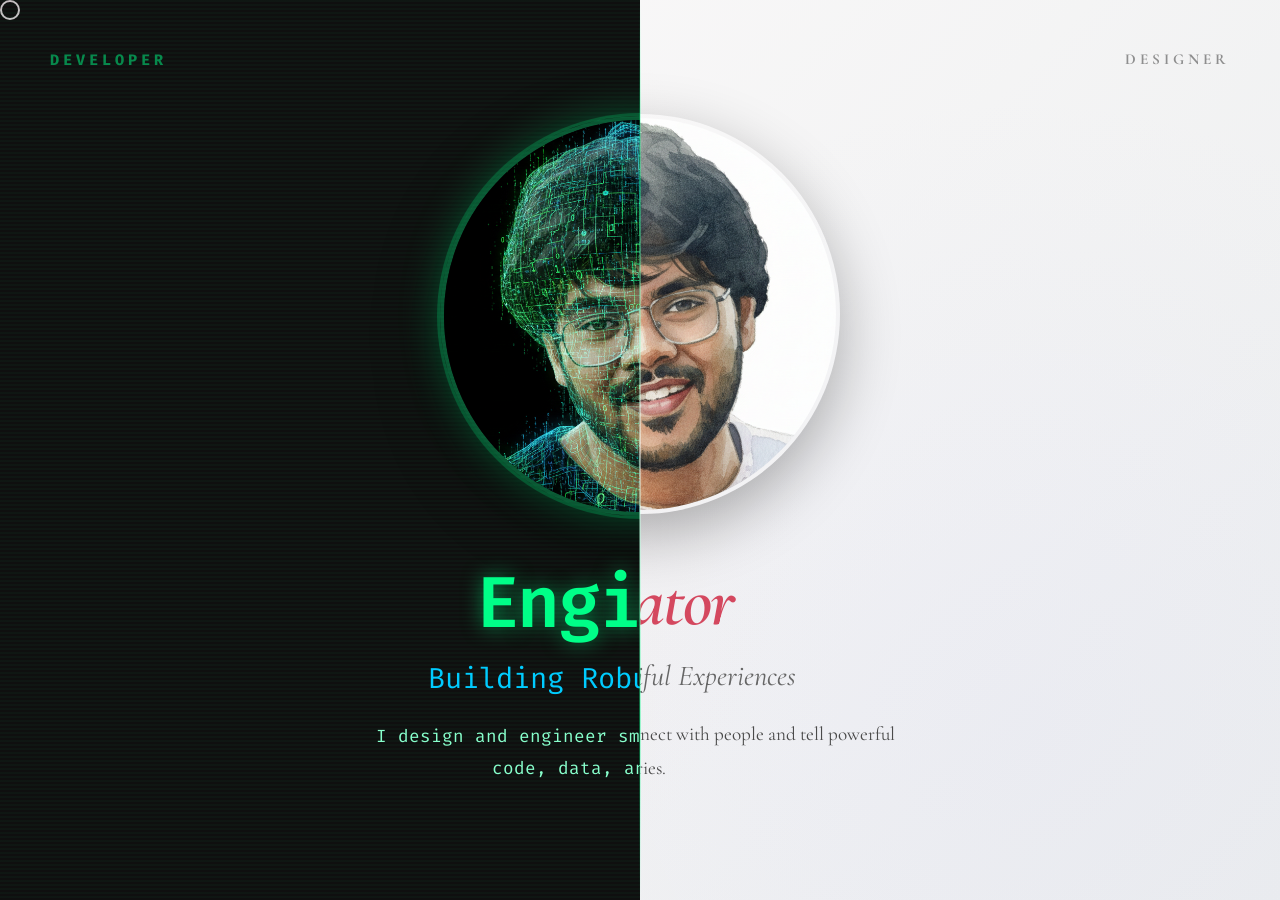
==== index.html @ aa04ecfb "commit" ====
<!DOCTYPE html>
<html lang="en">
<head>
    <meta charset="UTF-8">
    <meta name="viewport" content="width=device-width, initial-scale=1.0">
    <title>Vipin Yadav - Portfolio</title>
    <link href="https://fonts.googleapis.com/css2?family=Fira+Code:wght@400;700&family=Cormorant+Garamond:ital,wght@0,400;0,600;1,300&display=swap" rel="stylesheet">
    <link rel="stylesheet" href="css/style.css">
</head>
<body>

    <div class="custom-cursor" id="cursor"></div>

    <div class="split-container">

        <div class="designer-side" id="designerSide">
            <div class="side-label label-designer">Designer</div>
            
            <div class="profile-container">
                <img src="img/creative.png" alt="Creative Mode" class="profile-image">
            </div>

            <div class="content">
                <h1>Creator</h1>
                <h2>Crafting Beautiful Experiences</h2>
                <p>I create visual experiences that connect with people and tell powerful stories.</p>
            </div>

            <!-- <div class="skills">
                <div class="skill-pill">UI/UX Design</div>
                <div class="skill-pill">Figma</div>
                <div class="skill-pill">Design Systems</div>
                <div class="skill-pill">Illustration</div>
                <div class="skill-pill">Branding</div>
            </div> -->
        </div>


        <div class="developer-side">
            <div class="side-label label-developer">Developer</div>
            
            <div class="profile-container">
                <img src="img/developer.png" alt="Developer Mode" class="profile-image">
            </div>

            <div class="content">
                <h1>Engineer</h1>
                <h2>Building Robust Solutions</h2>
                <p>I design and engineer smart systems that combine code, data, and innovation.</p>
            </div>

            <!-- <div class="skills">
                <div class="skill-pill">React</div>
                <div class="skill-pill">Node.js</div>
                <div class="skill-pill">Python</div>
                <div class="skill-pill">PostgreSQL</div>
                <div class="skill-pill">AWS</div>
            </div> -->
        </div>

        <!-- Divider Line -->
        <div class="divider" id="divider"></div>

        <!-- Hint Text
        <div class="hint">Move your cursor left or right</div> -->
    </div>
    <script src="js/home.js"></script>
    
</body>
</html>
---- css/style.css ----
* {
    margin: 0;
    padding: 0;
    box-sizing: border-box;
}

body {
    font-family: 'Cormorant Garamond', serif;
    overflow: hidden;
    height: 100vh;
    cursor: none;
}

/* Custom Cursor */
.custom-cursor {
    width: 20px;
    height: 20px;
    border: 2px solid rgba(255, 255, 255, 0.8);
    border-radius: 50%;
    position: fixed;
    pointer-events: none;
    z-index: 10000;
    transition: transform 0.2s ease, border-color 0.3s ease;
    mix-blend-mode: difference;
}

.custom-cursor.active {
    transform: scale(1.5);
    border-color: #fff;
}

/* Main Container */
.split-container {
    position: relative;
    width: 100%;
    height: 100vh;
    overflow: hidden;
}

/* Designer Side (Right/Revealed when cursor moves right) */
.designer-side {
    position: absolute;
    top: 0;
    left: 0;
    width: 100%;
    height: 100%;
    background: linear-gradient(135deg, #fdfbfb 0%, #ebedee 100%);
    display: flex;
    flex-direction: column;
    align-items: center;
    justify-content: center;
    color: #2c2c2c;
    z-index: 2;
    clip-path: polygon(50% 0, 100% 0, 100% 100%, 50% 100%);
    transition: clip-path 0.3s cubic-bezier(0.4, 0, 0.2, 1);
}

.designer-side::before {
    content: '';
    position: absolute;
    top: 0;
    left: 0;
    right: 0;
    bottom: 0;
    background:
        radial-gradient(circle at 20% 50%, rgba(255, 200, 200, 0.1) 0%, transparent 50%),
        radial-gradient(circle at 80% 80%, rgba(200, 200, 255, 0.1) 0%, transparent 50%);
    pointer-events: none;
}

/* Developer Side (Left/Revealed when cursor moves left) */
.developer-side {
    position: absolute;
    top: 0;
    left: 0;
    width: 100%;
    height: 100%;
    background: #0f0f0f;
    display: flex;
    flex-direction: column;
    align-items: center;
    justify-content: center;
    color: #00ff88;
    z-index: 1;
}

.developer-side::before {
    content: '';
    position: absolute;
    top: 0;
    left: 0;
    right: 0;
    bottom: 0;
    background:
        repeating-linear-gradient(0deg,
            transparent,
            transparent 2px,
            rgba(0, 255, 136, 0.03) 2px,
            rgba(0, 255, 136, 0.03) 4px);
    pointer-events: none;
    animation: scanlines 8s linear infinite;
}

@keyframes scanlines {
    0% {
        transform: translateY(0);
    }

    100% {
        transform: translateY(40px);
    }
}

/* Profile Image Container */
.profile-container {
    position: relative;
    width: 400px;
    height: 400px;
    margin-bottom: 3rem;
    z-index: 5;
}

.profile-image {
    width: 100%;
    height: 100%;
    border-radius: 50%;
    object-fit: cover;
    position: relative;
    z-index: 5;
    box-shadow: 0 20px 60px rgba(0, 0, 0, 0.3);
    border: 4px solid rgba(255, 255, 255, 0.1);
}

/* Glowing ring effect on developer side */
.developer-side .profile-image {
    box-shadow:
        0 0 0 3px rgba(0, 255, 136, 0.2),
        0 0 40px rgba(0, 255, 136, 0.3),
        0 20px 60px rgba(0, 0, 0, 0.5);
    border-color: rgba(0, 255, 136, 0.3);
}

/* Content Sections */
.content {
    text-align: center;
    max-width: 600px;
    padding: 0 2rem;
    position: relative;
    z-index: 5;
}

.content h1 {
    font-size: 4.5rem;
    font-weight: 600;
    margin-bottom: 1rem;
    letter-spacing: -2px;
    line-height: 1.1;
}

.designer-side .content h1 {
    color: #d4485f;
    font-family: 'Cormorant Garamond', serif;
    font-style: italic;
}

.developer-side .content h1 {
    color: #00ff88;
    font-family: 'Fira Code', monospace;
    text-shadow: 0 0 20px rgba(0, 255, 136, 0.5);
    font-style: normal;
}

.content h2 {
    font-size: 1.8rem;
    font-weight: 400;
    margin-bottom: 1.5rem;
    opacity: 0.85;
}

.designer-side .content h2 {
    color: #666;
    font-style: italic;
}

.developer-side .content h2 {
    color: #00ccff;
    font-family: 'Fira Code', monospace;
}

.content p {
    font-size: 1.2rem;
    line-height: 1.8;
    opacity: 0.8;
}

.designer-side .content p {
    color: #4a4a4a;
}

.developer-side .content p {
    color: #88ffcc;
    font-family: 'Fira Code', monospace;
    font-size: 1.1rem;
}

/* Vertical Divider Line */
.divider {
    position: absolute;
    top: 0;
    left: 50%;
    width: 2px;
    height: 100%;
    background: linear-gradient(to bottom,
            rgba(0, 255, 136, 0) 0%,
            rgba(0, 255, 136, 0.6) 20%,
            rgba(255, 255, 255, 0.8) 50%,
            rgba(0, 255, 136, 0.6) 80%,
            rgba(0, 255, 136, 0) 100%);
    transform: translateX(-50%);
    z-index: 100;
    pointer-events: none;
    transition: left 0.3s cubic-bezier(0.4, 0, 0.2, 1);
    opacity: 0.6;
}

/* Labels */
.side-label {
    position: absolute;
    top: 50px;
    font-size: 0.95rem;
    font-weight: 700;
    text-transform: uppercase;
    letter-spacing: 4px;
    opacity: 0.5;
    z-index: 10;
    pointer-events: none;
    transition: opacity 0.3s ease;
}

.label-developer {
    left: 50px;
    color: #00ff88;
    font-family: 'Fira Code', monospace;
}

.label-designer {
    right: 50px;
    color: #2c2c2c;
}

/* Skills Pills */
.skills {
    position: absolute;
    bottom: 60px;
    left: 50%;
    transform: translateX(-50%);
    display: flex;
    gap: 15px;
    flex-wrap: wrap;
    justify-content: center;
    max-width: 800px;
    padding: 0 2rem;
    z-index: 10;
}

.skill-pill {
    padding: 10px 20px;
    border-radius: 20px;
    font-size: 0.9rem;
    backdrop-filter: blur(10px);
    transition: all 0.3s ease;
    border: 1px solid rgba(255, 255, 255, 0.2);
}

.developer-side .skill-pill {
    background: rgba(0, 255, 136, 0.1);
    color: #00ff88;
    border-color: rgba(0, 255, 136, 0.3);
    font-family: 'Fira Code', monospace;
}

.designer-side .skill-pill {
    background: rgba(255, 255, 255, 0.6);
    color: #2c2c2c;
    border-color: rgba(0, 0, 0, 0.1);
}

.skill-pill:hover {
    transform: translateY(-3px);
    box-shadow: 0 5px 15px rgba(0, 0, 0, 0.2);
}

/* Hint Text */
.hint {
    position: absolute;
    bottom: 20px;
    left: 50%;
    transform: translateX(-50%);
    color: rgba(255, 255, 255, 0.5);
    font-size: 0.85rem;
    letter-spacing: 2px;
    text-transform: uppercase;
    z-index: 10;
    pointer-events: none;
    mix-blend-mode: difference;
    animation: pulse 2s ease-in-out infinite;
}

@keyframes pulse {

    0%,
    100% {
        opacity: 0.5;
    }

    50% {
        opacity: 1;
    }
}

/* Responsive */
@media (max-width: 768px) {
    .profile-container {
        width: 250px;
        height: 250px;
        margin-bottom: 2rem;
    }

    .content h1 {
        font-size: 2.5rem;
    }

    .content h2 {
        font-size: 1.3rem;
    }

    .content p {
        font-size: 1rem;
    }

    .side-label {
        font-size: 0.75rem;
        top: 30px;
    }

    .label-developer {
        left: 20px;
    }

    .label-designer {
        right: 20px;
    }

    .skills {
        bottom: 40px;
    }

    body {
        cursor: default;
    }

    .custom-cursor {
        display: none;
    }
}

/* Loading animation */
@keyframes fadeIn {
    from {
        opacity: 0;
        transform: translateY(20px);
    }

    to {
        opacity: 1;
        transform: translateY(0);
    }
}

.content>* {
    animation: fadeIn 0.8s ease forwards;
    opacity: 0;
}

.content h1 {
    animation-delay: 0.2s;
}

.content h2 {
    animation-delay: 0.4s;
}

.content p {
    animation-delay: 0.6s;
}

.profile-container {
    animation: fadeIn 1s ease forwards;
}
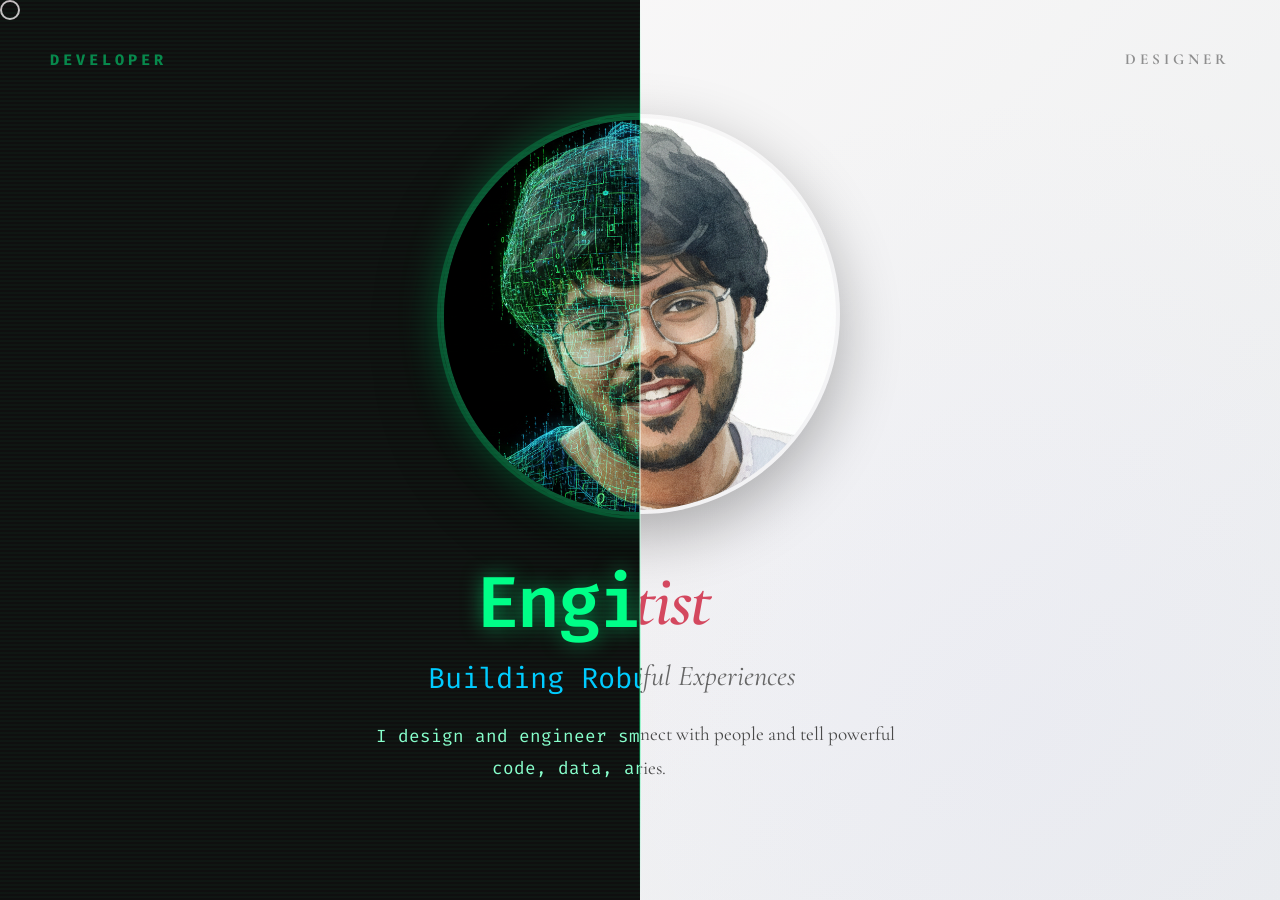
==== commit fd16938e: "commit" ====
--- a/index.html
+++ b/index.html
@@ -21,18 +21,10 @@
             </div>
 
             <div class="content">
-                <h1>Creator</h1>
+                <h1>Artist</h1>
                 <h2>Crafting Beautiful Experiences</h2>
                 <p>I create visual experiences that connect with people and tell powerful stories.</p>
             </div>
-
-            <!-- <div class="skills">
-                <div class="skill-pill">UI/UX Design</div>
-                <div class="skill-pill">Figma</div>
-                <div class="skill-pill">Design Systems</div>
-                <div class="skill-pill">Illustration</div>
-                <div class="skill-pill">Branding</div>
-            </div> -->
         </div>
 
 
@@ -48,21 +40,14 @@
                 <h2>Building Robust Solutions</h2>
                 <p>I design and engineer smart systems that combine code, data, and innovation.</p>
             </div>
-
-            <!-- <div class="skills">
-                <div class="skill-pill">React</div>
-                <div class="skill-pill">Node.js</div>
-                <div class="skill-pill">Python</div>
-                <div class="skill-pill">PostgreSQL</div>
-                <div class="skill-pill">AWS</div>
-            </div> -->
         </div>
 
         <!-- Divider Line -->
         <div class="divider" id="divider"></div>
 
-        <!-- Hint Text
-        <div class="hint">Move your cursor left or right</div> -->
+        <!-- Mobile swipe hint (hidden on desktop via CSS) -->
+        <div class="swipe-hint">← Swipe to explore →</div>
+
     </div>
     <script src="js/home.js"></script>
     
--- a/css/style.css
+++ b/css/style.css
@@ -396,4 +396,27 @@
 
 .profile-container {
     animation: fadeIn 1s ease forwards;
+}
+/* ── Mobile swipe hint ─────────────────────────────────────────────────────── */
+.swipe-hint {
+    display: none;
+}
+
+@media (max-width: 768px) {
+    .swipe-hint {
+        display: block;
+        position: absolute;
+        bottom: 24px;
+        left: 50%;
+        transform: translateX(-50%);
+        color: rgba(255, 255, 255, 0.6);
+        font-size: 0.78rem;
+        letter-spacing: 2px;
+        text-transform: uppercase;
+        z-index: 200;
+        pointer-events: none;
+        mix-blend-mode: difference;
+        white-space: nowrap;
+        animation: pulse 2s ease-in-out infinite;
+    }
 }
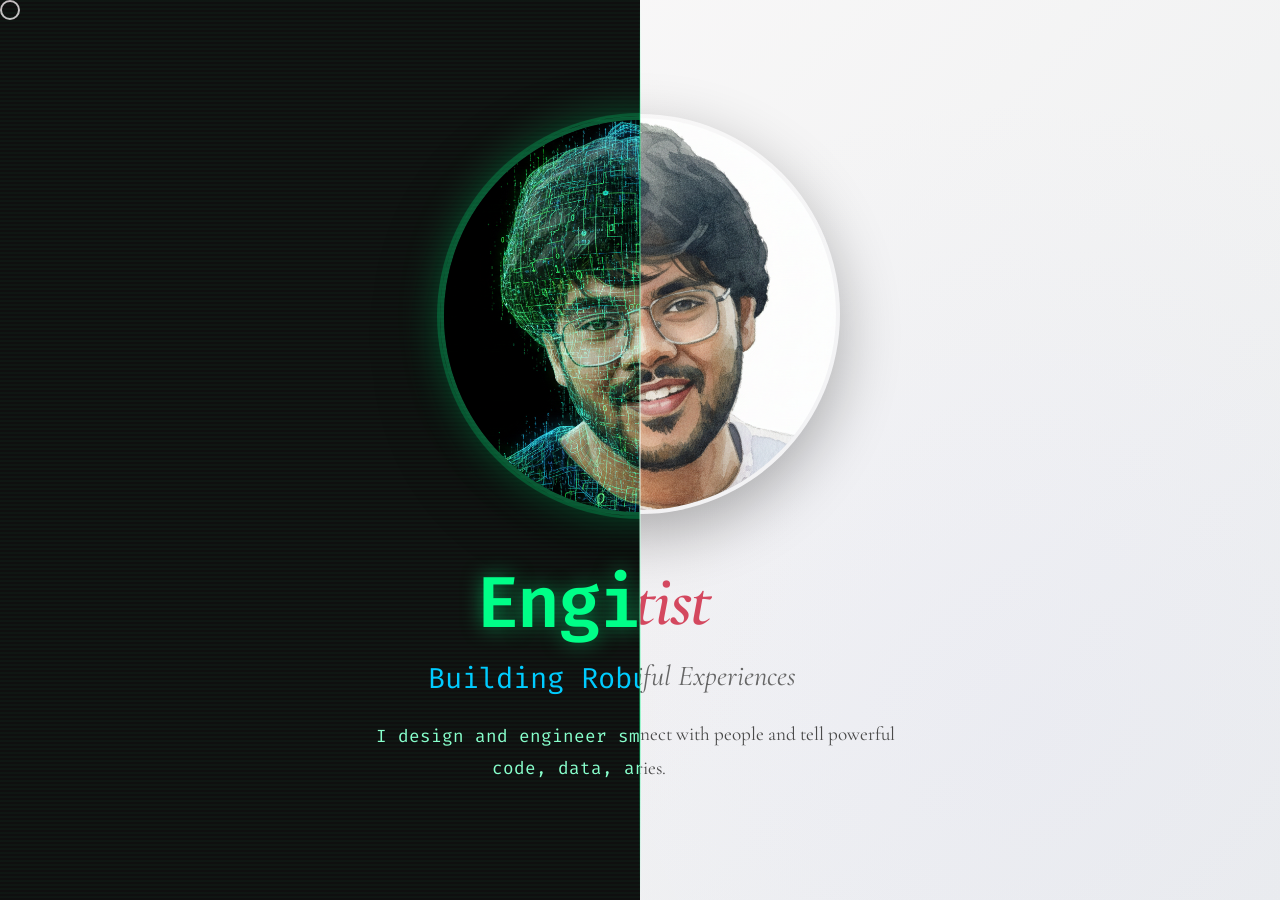
==== commit 6a16fa0c: "Commit" ====
--- a/index.html
+++ b/index.html
@@ -14,7 +14,7 @@
     <div class="split-container">
 
         <div class="designer-side" id="designerSide">
-            <div class="side-label label-designer">Designer</div>
+            <!-- <div class="side-label label-designer">Artist</div> -->
             
             <div class="profile-container">
                 <img src="img/creative.png" alt="Creative Mode" class="profile-image">
@@ -29,7 +29,7 @@
 
 
         <div class="developer-side">
-            <div class="side-label label-developer">Developer</div>
+            <!-- <div class="side-label label-developer">Developer</div> -->
             
             <div class="profile-container">
                 <img src="img/developer.png" alt="Developer Mode" class="profile-image">
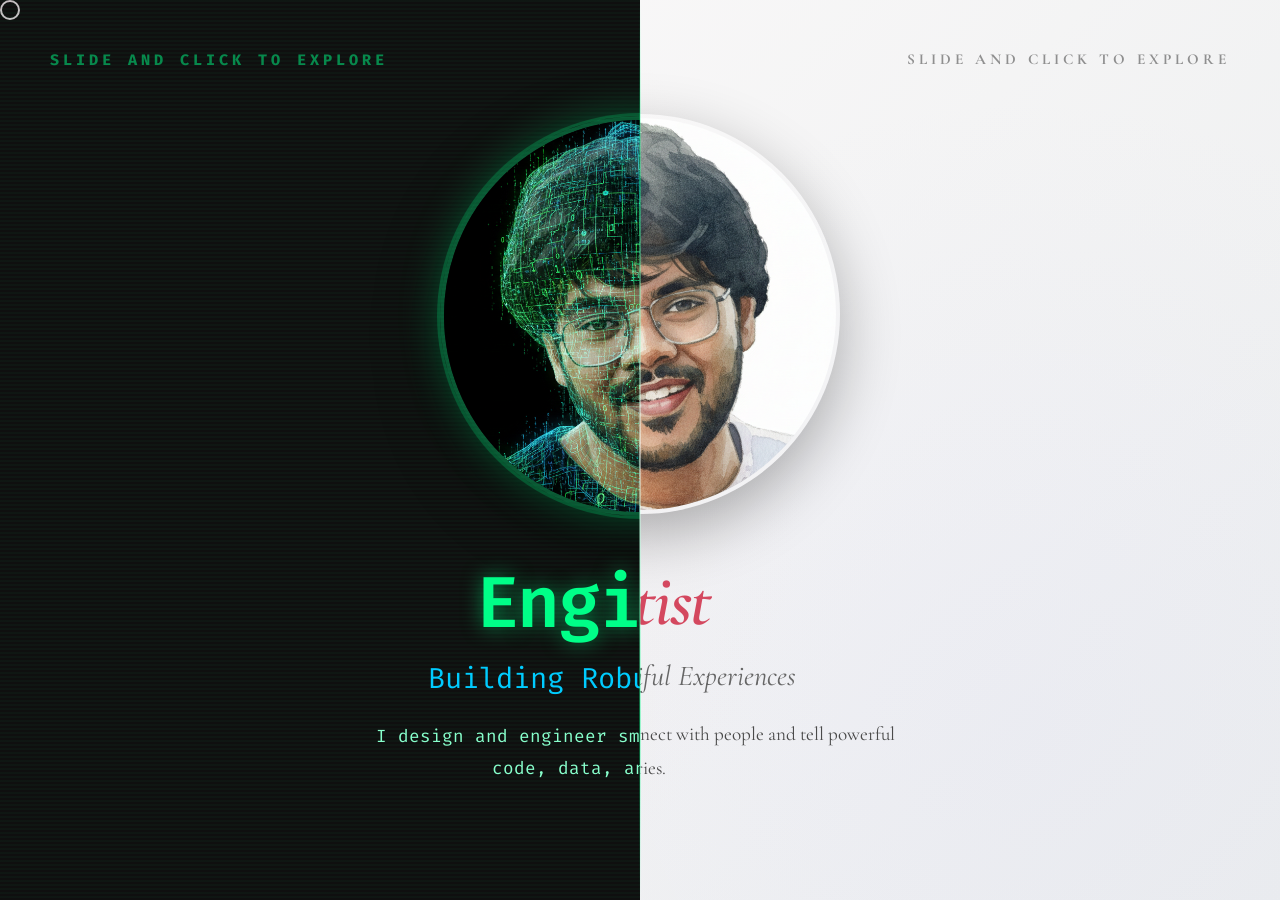
==== commit aae15eed: "Commit" ====
--- a/index.html
+++ b/index.html
@@ -14,7 +14,7 @@
     <div class="split-container">
 
         <div class="designer-side" id="designerSide">
-            <!-- <div class="side-label label-designer">Artist</div> -->
+            <div class="side-label label-designer">Slide and Click to Explore</div>
             
             <div class="profile-container">
                 <img src="img/creative.png" alt="Creative Mode" class="profile-image">
@@ -29,7 +29,7 @@
 
 
         <div class="developer-side">
-            <!-- <div class="side-label label-developer">Developer</div> -->
+            <div class="side-label label-developer">Slide and Click to Explore</div>
             
             <div class="profile-container">
                 <img src="img/developer.png" alt="Developer Mode" class="profile-image">
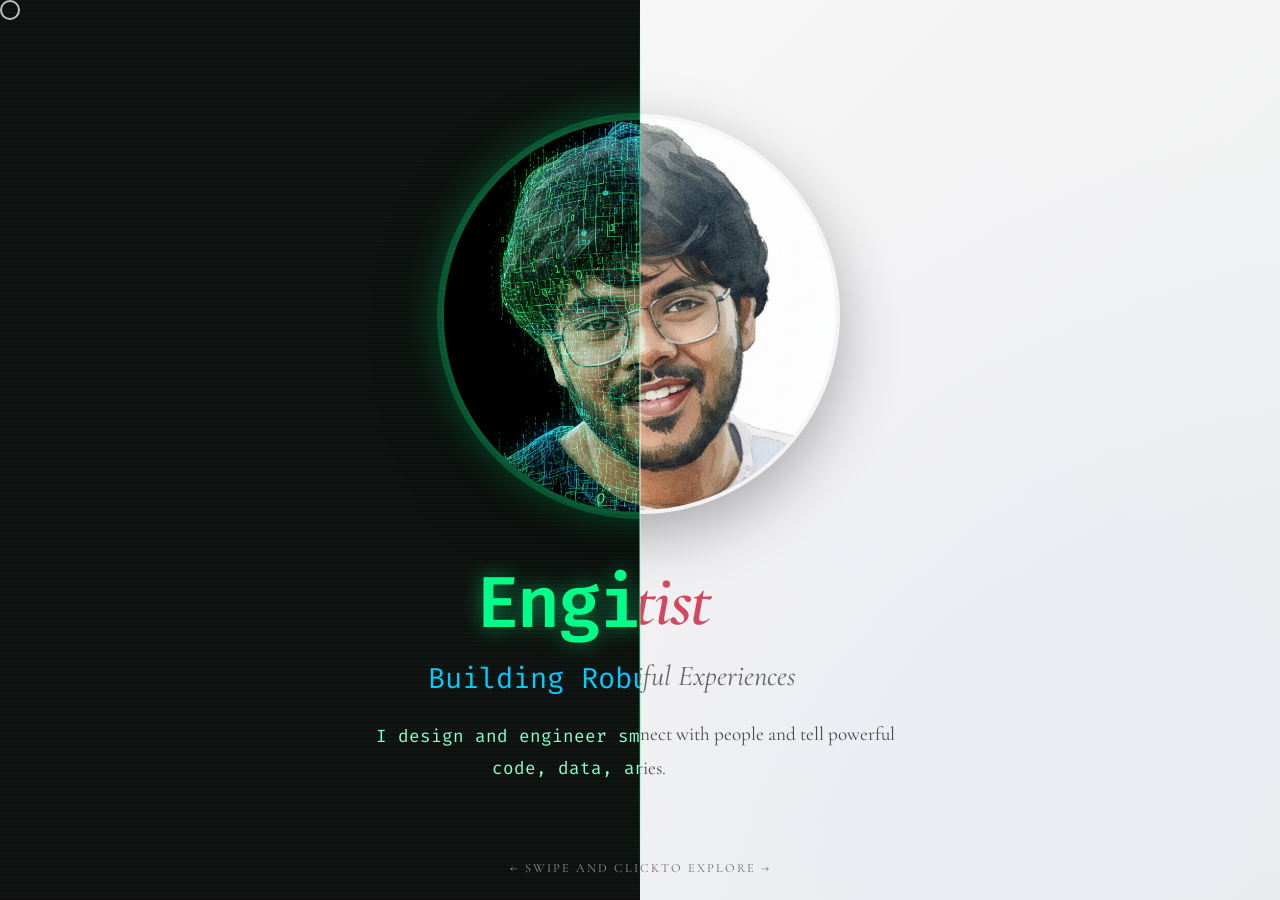
==== commit 2e7243a0: "Commit" ====
--- a/index.html
+++ b/index.html
@@ -14,7 +14,7 @@
     <div class="split-container">
 
         <div class="designer-side" id="designerSide">
-            <div class="side-label label-designer">Slide and Click to Explore</div>
+            <!-- <div class="side-label label-designer">Slide and Click to Explore</div> -->
             
             <div class="profile-container">
                 <img src="img/creative.png" alt="Creative Mode" class="profile-image">
@@ -29,7 +29,7 @@
 
 
         <div class="developer-side">
-            <div class="side-label label-developer">Slide and Click to Explore</div>
+            <!-- <div class="side-label label-developer">Slide and Click to Explore</div> -->
             
             <div class="profile-container">
                 <img src="img/developer.png" alt="Developer Mode" class="profile-image">
@@ -46,7 +46,7 @@
         <div class="divider" id="divider"></div>
 
         <!-- Mobile swipe hint (hidden on desktop via CSS) -->
-        <div class="swipe-hint">← Swipe to explore →</div>
+        <div class="swipe-hint">← Swipe and Clickto explore →</div>
 
     </div>
     <script src="js/home.js"></script>
--- a/css/style.css
+++ b/css/style.css
@@ -397,26 +397,21 @@
 .profile-container {
     animation: fadeIn 1s ease forwards;
 }
+
 /* ── Mobile swipe hint ─────────────────────────────────────────────────────── */
 .swipe-hint {
-    display: none;
-}
-
-@media (max-width: 768px) {
-    .swipe-hint {
-        display: block;
-        position: absolute;
-        bottom: 24px;
-        left: 50%;
-        transform: translateX(-50%);
-        color: rgba(255, 255, 255, 0.6);
-        font-size: 0.78rem;
-        letter-spacing: 2px;
-        text-transform: uppercase;
-        z-index: 200;
-        pointer-events: none;
-        mix-blend-mode: difference;
-        white-space: nowrap;
-        animation: pulse 2s ease-in-out infinite;
-    }
+    display: block;
+    position: absolute;
+    bottom: 24px;
+    left: 50%;
+    transform: translateX(-50%);
+    color: rgba(255, 255, 255, 0.6);
+    font-size: 0.78rem;
+    letter-spacing: 2px;
+    text-transform: uppercase;
+    z-index: 200;
+    pointer-events: none;
+    mix-blend-mode: difference;
+    white-space: nowrap;
+    animation: pulse 2s ease-in-out infinite;
 }
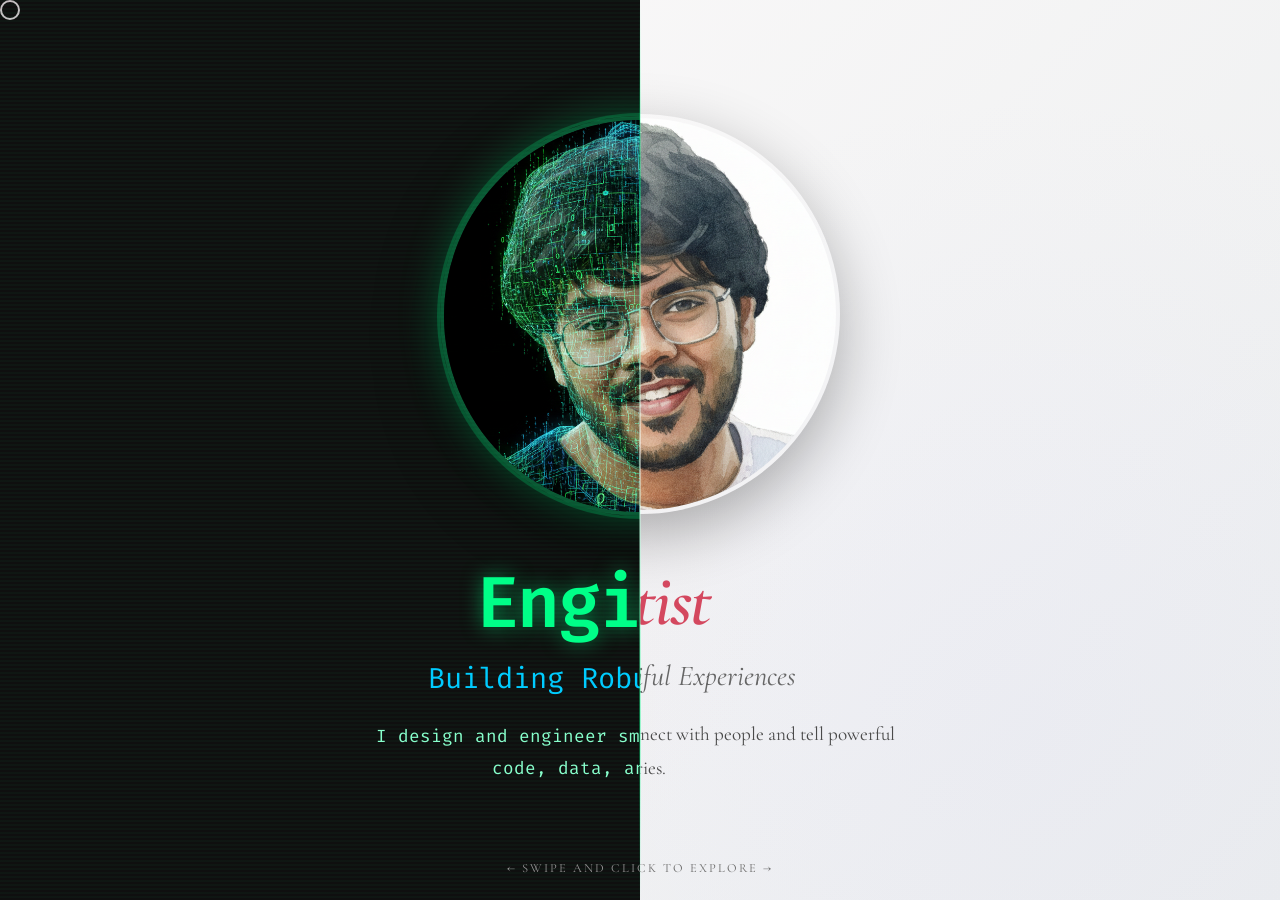
==== commit fb2365ee: "Commit" ====
--- a/index.html
+++ b/index.html
@@ -46,7 +46,7 @@
         <div class="divider" id="divider"></div>
 
         <!-- Mobile swipe hint (hidden on desktop via CSS) -->
-        <div class="swipe-hint">← Swipe and Clickto explore →</div>
+        <div class="swipe-hint">← Swipe and Click to explore →</div>
 
     </div>
     <script src="js/home.js"></script>
